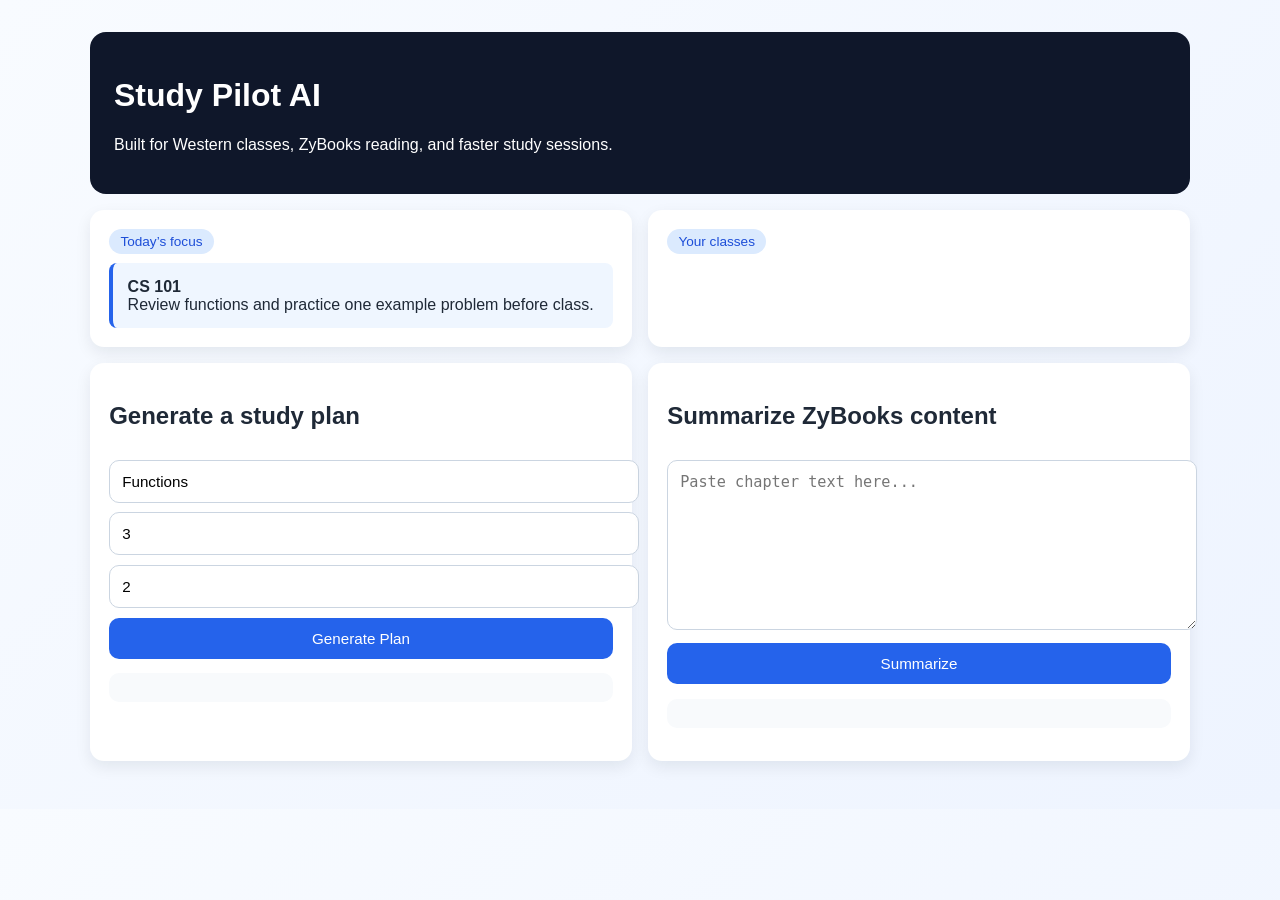
==== templates/index.html @ 686e8c97 "Add polished dashboard, course data, static assets, and launcher" ====
<!DOCTYPE html>
<html lang="en">
  <head>
    <meta charset="UTF-8" />
    <meta name="viewport" content="width=device-width, initial-scale=1.0" />
    <title>Study Pilot AI</title>
    <link rel="stylesheet" href="/static/app.css" />
  </head>
  <body>
    <div class="page">
      <div class="hero">
        <h1>Study Pilot AI</h1>
        <p>Built for Western classes, ZyBooks reading, and faster study sessions.</p>
      </div>

      <div class="grid">
        <div class="card">
          <div class="pill">Today’s focus</div>
          <div class="focus-box">
            <strong>CS 101</strong><br />Review functions and practice one example problem before class.
          </div>
        </div>

        <div class="card">
          <div class="pill">Your classes</div>
          <ul id="courseList"></ul>
        </div>
      </div>

      <div class="grid" style="margin-top: 1rem;">
        <div class="card">
          <h2>Generate a study plan</h2>
          <input id="topic" placeholder="Topic" value="Functions" />
          <input id="days" type="number" placeholder="Days" value="3" />
          <input id="hours" type="number" placeholder="Hours per day" value="2" />
          <button onclick="generatePlan()">Generate Plan</button>
          <pre id="planResult"></pre>
        </div>

        <div class="card">
          <h2>Summarize ZyBooks content</h2>
          <textarea id="zybookText" rows="8" placeholder="Paste chapter text here..."></textarea>
          <button onclick="summarizeText()">Summarize</button>
          <pre id="summaryResult"></pre>
        </div>
      </div>
    </div>

    <script>
      async function loadCourses() {
        const response = await fetch('/courses');
        const data = await response.json();
        const list = document.getElementById('courseList');
        list.innerHTML = data.courses.map(course => `<li><strong>${course.name}</strong> — ${course.topic}</li>`).join('');
      }

      async function generatePlan() {
        const topic = document.getElementById('topic').value;
        const days = Number(document.getElementById('days').value);
        const hours = Number(document.getElementById('hours').value);

        const response = await fetch('/study-plan', {
          method: 'POST',
          headers: { 'Content-Type': 'application/json' },
          body: JSON.stringify({ topic, days, hours_per_day: hours })
        });

        const data = await response.json();
        document.getElementById('planResult').textContent = JSON.stringify(data, null, 2);
      }

      loadCourses();

      async function summarizeText() {
        const text = document.getElementById('zybookText').value;
        const response = await fetch('/zybooks', {
          method: 'POST',
          headers: { 'Content-Type': 'application/json' },
          body: JSON.stringify({ text })
        });

        const data = await response.json();
        document.getElementById('summaryResult').textContent = JSON.stringify(data, null, 2);
      }
    </script>
  </body>
</html>
---- static/app.css ----
body{font-family:Arial,sans-serif;margin:0;background:linear-gradient(135deg,#f8fbff,#eef4ff);color:#1f2937}.page{max-width:1100px;margin:0 auto;padding:2rem 1rem 3rem}.hero{background:#0f172a;color:#fff;padding:1.5rem;border-radius:16px;margin-bottom:1rem}.grid{display:grid;grid-template-columns:repeat(auto-fit,minmax(280px,1fr));gap:1rem}.card{background:#fff;padding:1.2rem;border-radius:14px;box-shadow:0 6px 16px rgba(15,23,42,.08)}.pill{display:inline-block;padding:.3rem .7rem;border-radius:999px;background:#dbeafe;color:#1d4ed8;font-size:.85rem;margin-bottom:.6rem}.focus-box{background:#eff6ff;padding:.9rem;border-left:4px solid #2563eb;border-radius:8px}input,textarea,button{width:100%;padding:.75rem;margin-top:.6rem;border-radius:10px;border:1px solid #cbd5e1;font-size:.95rem}button{background:#2563eb;color:#fff;cursor:pointer;border:none}pre{white-space:pre-wrap;background:#f8fafc;padding:.9rem;border-radius:10px;font-size:.9rem}ul{padding-left:1.1rem}
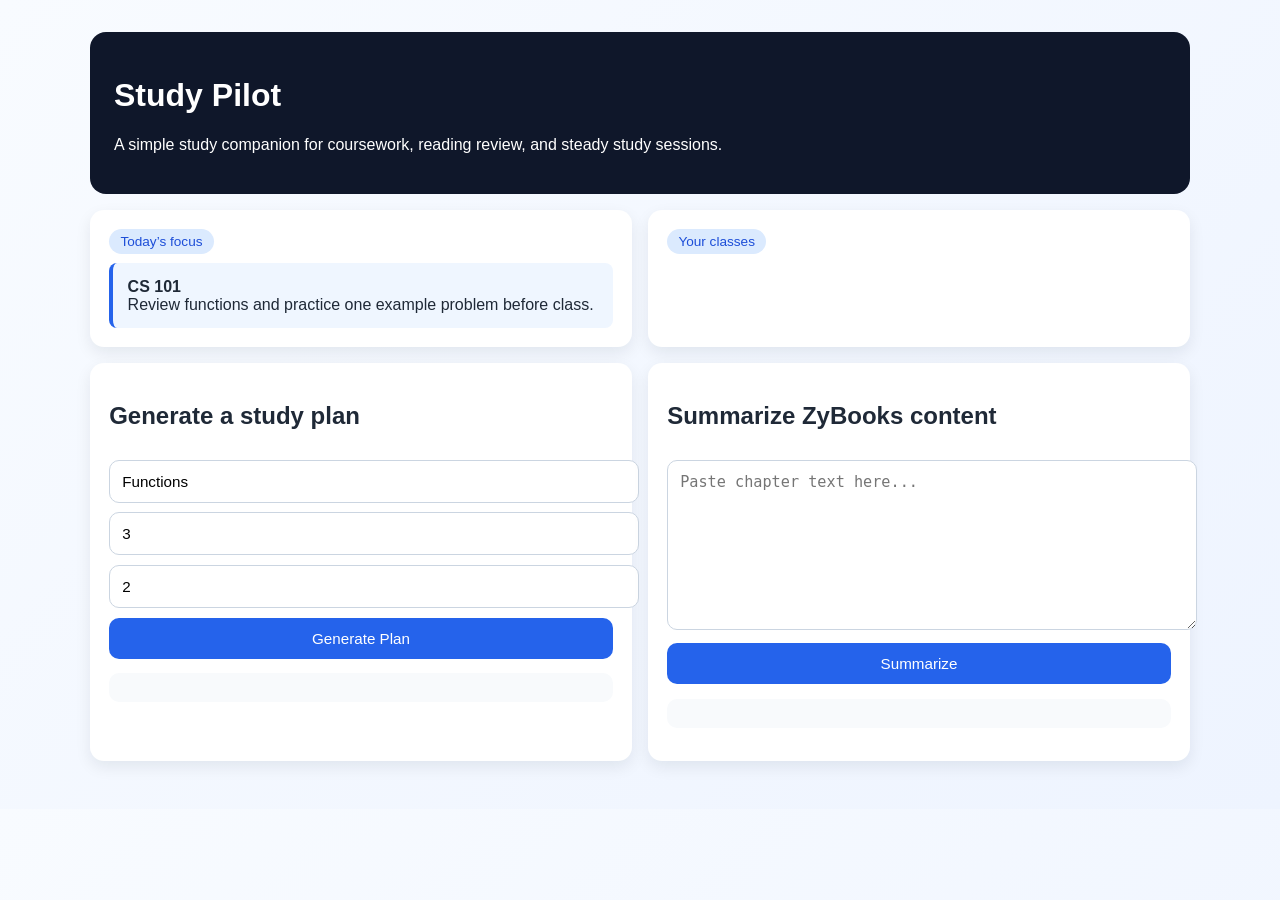
==== commit 1db7c51b: "Finalize Study Pilot branding and polish" ====
--- a/templates/index.html
+++ b/templates/index.html
@@ -3,14 +3,14 @@
   <head>
     <meta charset="UTF-8" />
     <meta name="viewport" content="width=device-width, initial-scale=1.0" />
-    <title>Study Pilot AI</title>
+    <title>Study Pilot</title>
     <link rel="stylesheet" href="/static/app.css" />
   </head>
   <body>
     <div class="page">
       <div class="hero">
-        <h1>Study Pilot AI</h1>
-        <p>Built for Western classes, ZyBooks reading, and faster study sessions.</p>
+        <h1>Study Pilot</h1>
+        <p>A simple study companion for coursework, reading review, and steady study sessions.</p>
       </div>
 
       <div class="grid">
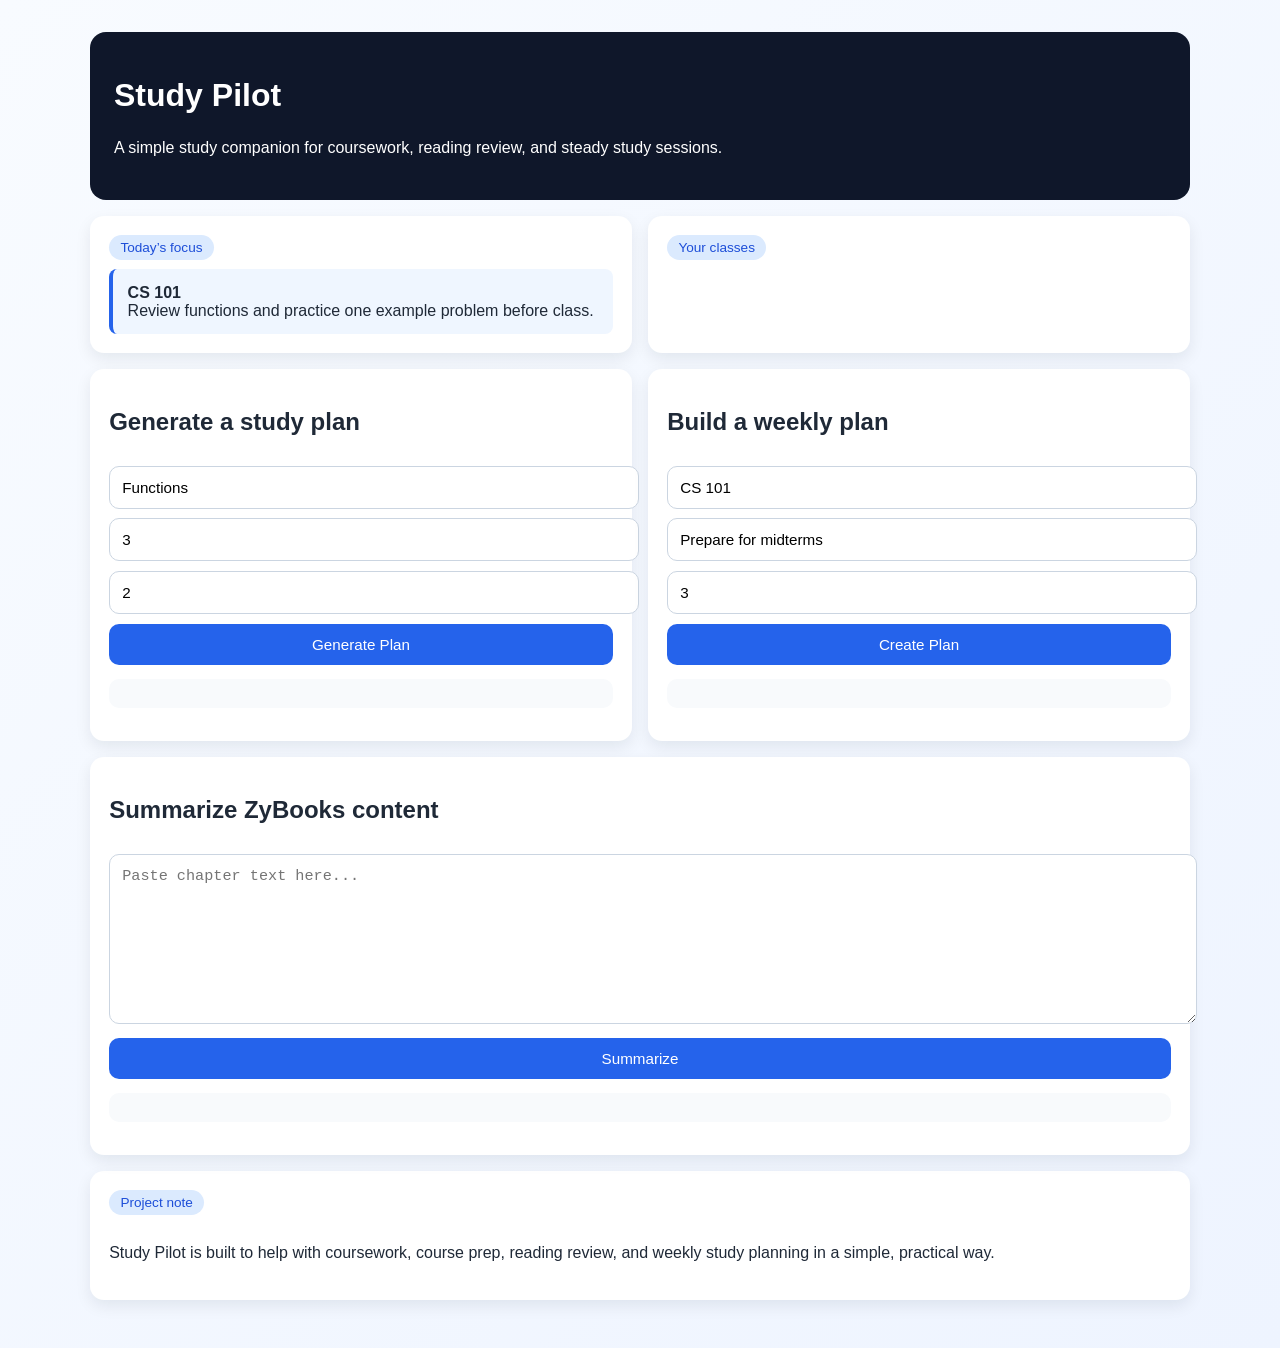
==== commit 86049357: "Finalize Study Pilot with weekly planning and polished UI" ====
--- a/templates/index.html
+++ b/templates/index.html
@@ -38,11 +38,27 @@
         </div>
 
         <div class="card">
+          <h2>Build a weekly plan</h2>
+          <input id="weeklyCourse" placeholder="Course" value="CS 101" />
+          <input id="weeklyGoal" placeholder="Goal" value="Prepare for midterms" />
+          <input id="weeklyDays" type="number" placeholder="Days" value="3" />
+          <button onclick="generateWeeklyPlan()">Create Plan</button>
+          <pre id="weeklyPlanResult"></pre>
+        </div>
+      </div>
+
+      <div class="grid" style="margin-top: 1rem;">
+        <div class="card">
           <h2>Summarize ZyBooks content</h2>
           <textarea id="zybookText" rows="8" placeholder="Paste chapter text here..."></textarea>
           <button onclick="summarizeText()">Summarize</button>
           <pre id="summaryResult"></pre>
         </div>
+      </div>
+
+      <div class="card" style="margin-top: 1rem;">
+        <div class="pill">Project note</div>
+        <p>Study Pilot is built to help with coursework, course prep, reading review, and weekly study planning in a simple, practical way.</p>
       </div>
     </div>
 
@@ -82,6 +98,21 @@
         const data = await response.json();
         document.getElementById('summaryResult').textContent = JSON.stringify(data, null, 2);
       }
+
+      async function generateWeeklyPlan() {
+        const course = document.getElementById('weeklyCourse').value;
+        const goal = document.getElementById('weeklyGoal').value;
+        const days = Number(document.getElementById('weeklyDays').value);
+
+        const response = await fetch('/weekly-plan', {
+          method: 'POST',
+          headers: { 'Content-Type': 'application/json' },
+          body: JSON.stringify({ course, goal, days })
+        });
+
+        const data = await response.json();
+        document.getElementById('weeklyPlanResult').textContent = JSON.stringify(data, null, 2);
+      }
     </script>
   </body>
 </html>
--- a/static/app.css
+++ b/static/app.css
@@ -1 +1 @@
-body{font-family:Arial,sans-serif;margin:0;background:linear-gradient(135deg,#f8fbff,#eef4ff);color:#1f2937}.page{max-width:1100px;margin:0 auto;padding:2rem 1rem 3rem}.hero{background:#0f172a;color:#fff;padding:1.5rem;border-radius:16px;margin-bottom:1rem}.grid{display:grid;grid-template-columns:repeat(auto-fit,minmax(280px,1fr));gap:1rem}.card{background:#fff;padding:1.2rem;border-radius:14px;box-shadow:0 6px 16px rgba(15,23,42,.08)}.pill{display:inline-block;padding:.3rem .7rem;border-radius:999px;background:#dbeafe;color:#1d4ed8;font-size:.85rem;margin-bottom:.6rem}.focus-box{background:#eff6ff;padding:.9rem;border-left:4px solid #2563eb;border-radius:8px}input,textarea,button{width:100%;padding:.75rem;margin-top:.6rem;border-radius:10px;border:1px solid #cbd5e1;font-size:.95rem}button{background:#2563eb;color:#fff;cursor:pointer;border:none}pre{white-space:pre-wrap;background:#f8fafc;padding:.9rem;border-radius:10px;font-size:.9rem}ul{padding-left:1.1rem}+body{font-family:Arial,sans-serif;margin:0;background:linear-gradient(135deg,#f8fbff,#eef4ff);color:#1f2937}.page{max-width:1100px;margin:0 auto;padding:2rem 1rem 3rem}.hero{background:#0f172a;color:#fff;padding:1.5rem;border-radius:16px;margin-bottom:1rem}.grid{display:grid;grid-template-columns:repeat(auto-fit,minmax(280px,1fr));gap:1rem}.card{background:#fff;padding:1.2rem;border-radius:14px;box-shadow:0 6px 16px rgba(15,23,42,.08)}.pill{display:inline-block;padding:.3rem .7rem;border-radius:999px;background:#dbeafe;color:#1d4ed8;font-size:.85rem;margin-bottom:.6rem}.focus-box{background:#eff6ff;padding:.9rem;border-left:4px solid #2563eb;border-radius:8px}input,textarea,button{width:100%;padding:.75rem;margin-top:.6rem;border-radius:10px;border:1px solid #cbd5e1;font-size:.95rem}button{background:#2563eb;color:#fff;cursor:pointer;border:none}pre{white-space:pre-wrap;background:#f8fafc;padding:.9rem;border-radius:10px;font-size:.9rem}ul{padding-left:1.1rem}p{line-height:1.5}
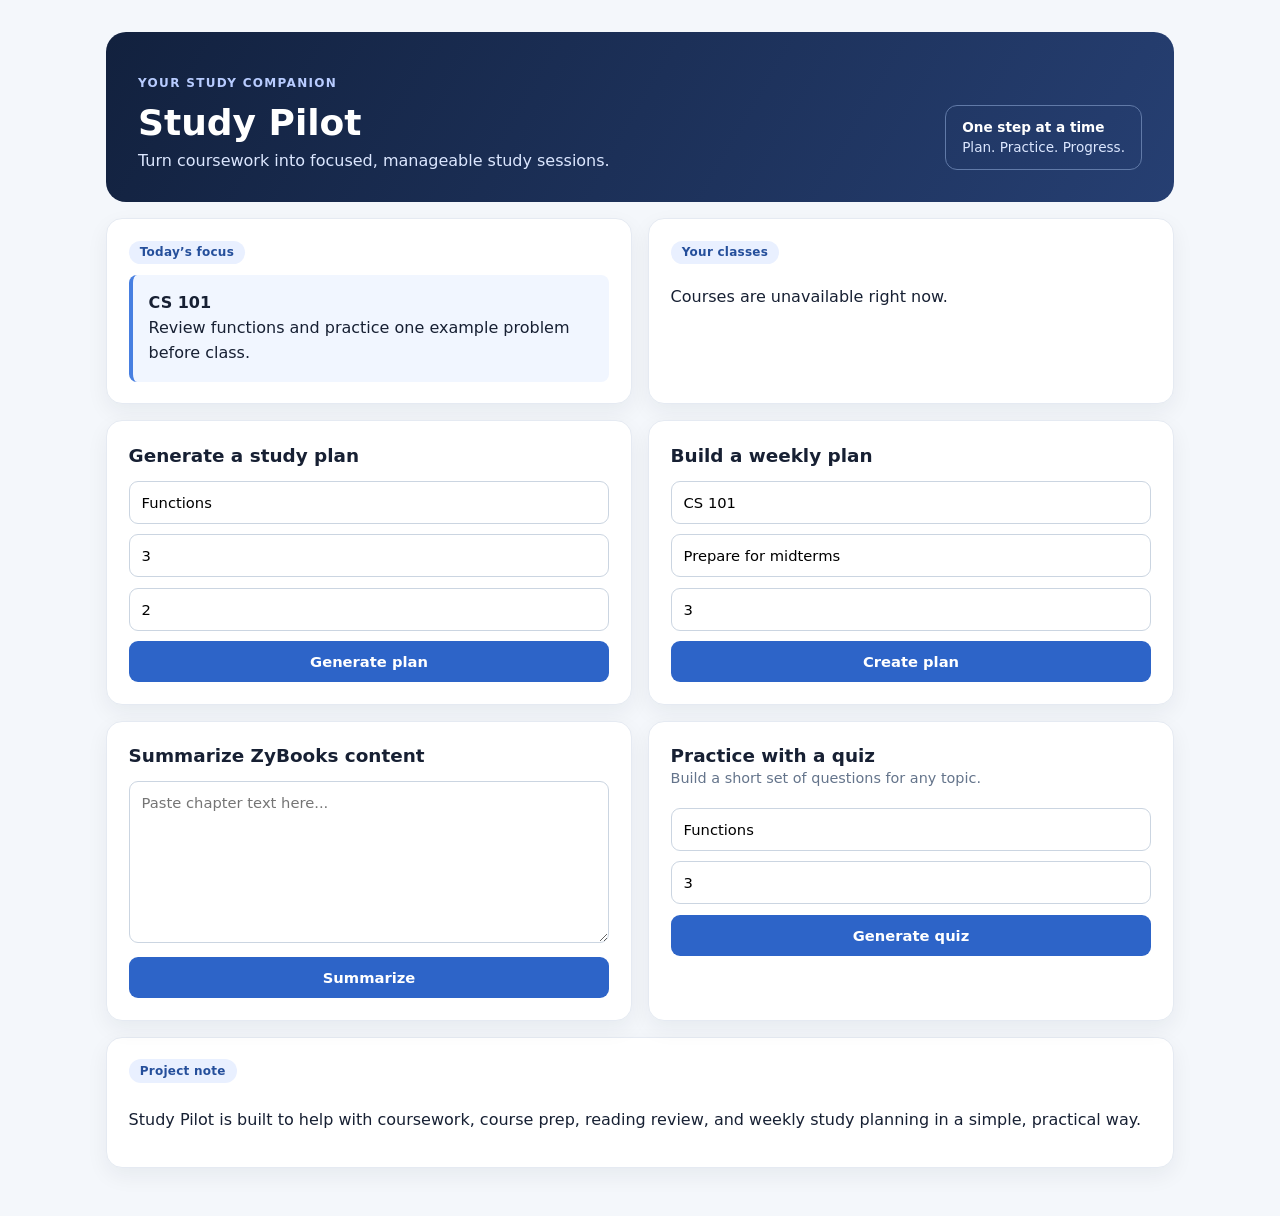
==== commit cc730387: "Improve study dashboard" ====
--- a/templates/index.html
+++ b/templates/index.html
@@ -8,15 +8,19 @@
   </head>
   <body>
     <div class="page">
-      <div class="hero">
-        <h1>Study Pilot</h1>
-        <p>A simple study companion for coursework, reading review, and steady study sessions.</p>
-      </div>
+      <header class="hero">
+        <div>
+          <p class="eyebrow">YOUR STUDY COMPANION</p>
+          <h1>Study Pilot</h1>
+          <p>Turn coursework into focused, manageable study sessions.</p>
+        </div>
+        <div class="hero-stat"><strong>One step at a time</strong><span>Plan. Practice. Progress.</span></div>
+      </header>
 
       <div class="grid">
         <div class="card">
           <div class="pill">Today’s focus</div>
-          <div class="focus-box">
+          <div class="focus-box" id="todayFocus">
             <strong>CS 101</strong><br />Review functions and practice one example problem before class.
           </div>
         </div>
@@ -33,8 +37,8 @@
           <input id="topic" placeholder="Topic" value="Functions" />
           <input id="days" type="number" placeholder="Days" value="3" />
           <input id="hours" type="number" placeholder="Hours per day" value="2" />
-          <button onclick="generatePlan()">Generate Plan</button>
-          <pre id="planResult"></pre>
+          <button onclick="generatePlan()">Generate plan</button>
+          <div class="result" id="planResult" aria-live="polite"></div>
         </div>
 
         <div class="card">
@@ -42,8 +46,8 @@
           <input id="weeklyCourse" placeholder="Course" value="CS 101" />
           <input id="weeklyGoal" placeholder="Goal" value="Prepare for midterms" />
           <input id="weeklyDays" type="number" placeholder="Days" value="3" />
-          <button onclick="generateWeeklyPlan()">Create Plan</button>
-          <pre id="weeklyPlanResult"></pre>
+          <button onclick="generateWeeklyPlan()">Create plan</button>
+          <div class="result" id="weeklyPlanResult" aria-live="polite"></div>
         </div>
       </div>
 
@@ -52,7 +56,16 @@
           <h2>Summarize ZyBooks content</h2>
           <textarea id="zybookText" rows="8" placeholder="Paste chapter text here..."></textarea>
           <button onclick="summarizeText()">Summarize</button>
-          <pre id="summaryResult"></pre>
+          <div class="result" id="summaryResult" aria-live="polite"></div>
+        </div>
+
+        <div class="card">
+          <h2>Practice with a quiz</h2>
+          <p class="card-copy">Build a short set of questions for any topic.</p>
+          <input id="quizTopic" placeholder="Topic" value="Functions" />
+          <input id="quizQuestions" type="number" min="1" max="10" placeholder="Number of questions" value="3" />
+          <button onclick="generateQuiz()">Generate quiz</button>
+          <div class="result" id="quizResult" aria-live="polite"></div>
         </div>
       </div>
 
@@ -63,11 +76,44 @@
     </div>
 
     <script>
+      function escapeHtml(value) {
+        const element = document.createElement('div');
+        element.textContent = value;
+        return element.innerHTML;
+      }
+
+      function setResult(id, content, isError = false) {
+        const element = document.getElementById(id);
+        element.className = `result ${isError ? 'error' : ''}`;
+        element.innerHTML = content;
+      }
+
+      async function request(url, body) {
+        const response = await fetch(url, {
+          method: 'POST',
+          headers: { 'Content-Type': 'application/json' },
+          body: JSON.stringify(body)
+        });
+        const data = await response.json();
+        if (!response.ok) {
+          throw new Error(data.detail?.[0]?.msg || 'Something went wrong. Please check your inputs and try again.');
+        }
+        return data;
+      }
+
       async function loadCourses() {
-        const response = await fetch('/courses');
-        const data = await response.json();
-        const list = document.getElementById('courseList');
-        list.innerHTML = data.courses.map(course => `<li><strong>${course.name}</strong> — ${course.topic}</li>`).join('');
+        try {
+          const response = await fetch('/courses');
+          const data = await response.json();
+          const list = document.getElementById('courseList');
+          list.innerHTML = data.courses.map(course => `<li><strong>${escapeHtml(course.name)}</strong><span>${escapeHtml(course.topic)}</span></li>`).join('');
+          const firstCourse = data.courses[0];
+          if (firstCourse) {
+            document.getElementById('todayFocus').innerHTML = `<strong>${escapeHtml(firstCourse.name)}</strong><br />${escapeHtml(firstCourse.focus)}`;
+          }
+        } catch (error) {
+          document.getElementById('courseList').innerHTML = '<li>Courses are unavailable right now.</li>';
+        }
       }
 
       async function generatePlan() {
@@ -75,28 +121,24 @@
         const days = Number(document.getElementById('days').value);
         const hours = Number(document.getElementById('hours').value);
 
-        const response = await fetch('/study-plan', {
-          method: 'POST',
-          headers: { 'Content-Type': 'application/json' },
-          body: JSON.stringify({ topic, days, hours_per_day: hours })
-        });
-
-        const data = await response.json();
-        document.getElementById('planResult').textContent = JSON.stringify(data, null, 2);
+        try {
+          const data = await request('/study-plan', { topic, days, hours_per_day: hours });
+          setResult('planResult', `<h3>${escapeHtml(data.topic)} <span>· ${data.hours_per_day} hr/day</span></h3><ol>${data.days.map(day => `<li><strong>${escapeHtml(day.title)}: ${escapeHtml(day.focus)}</strong><span>${escapeHtml(day.goal)}</span></li>`).join('')}</ol>`);
+        } catch (error) {
+          setResult('planResult', escapeHtml(error.message), true);
+        }
       }
 
       loadCourses();
 
       async function summarizeText() {
         const text = document.getElementById('zybookText').value;
-        const response = await fetch('/zybooks', {
-          method: 'POST',
-          headers: { 'Content-Type': 'application/json' },
-          body: JSON.stringify({ text })
-        });
-
-        const data = await response.json();
-        document.getElementById('summaryResult').textContent = JSON.stringify(data, null, 2);
+        try {
+          const data = await request('/zybooks', { text });
+          setResult('summaryResult', `<h3>Summary</h3><p>${escapeHtml(data.summary).replaceAll('\n', '<br />')}</p><h3>Key concepts</h3><ul>${data.key_concepts.map(concept => `<li>${escapeHtml(concept)}</li>`).join('')}</ul>`);
+        } catch (error) {
+          setResult('summaryResult', escapeHtml(error.message), true);
+        }
       }
 
       async function generateWeeklyPlan() {
@@ -104,14 +146,23 @@
         const goal = document.getElementById('weeklyGoal').value;
         const days = Number(document.getElementById('weeklyDays').value);
 
-        const response = await fetch('/weekly-plan', {
-          method: 'POST',
-          headers: { 'Content-Type': 'application/json' },
-          body: JSON.stringify({ course, goal, days })
-        });
+        try {
+          const data = await request('/weekly-plan', { course, goal, days });
+          setResult('weeklyPlanResult', `<h3>${escapeHtml(data.course)}</h3><ol>${data.schedule.map(item => `<li><strong>${escapeHtml(item.day)}</strong><span>${escapeHtml(item.task)}</span></li>`).join('')}</ol>`);
+        } catch (error) {
+          setResult('weeklyPlanResult', escapeHtml(error.message), true);
+        }
+      }
 
-        const data = await response.json();
-        document.getElementById('weeklyPlanResult').textContent = JSON.stringify(data, null, 2);
+      async function generateQuiz() {
+        const topic = document.getElementById('quizTopic').value;
+        const questions = Number(document.getElementById('quizQuestions').value);
+        try {
+          const data = await request('/quiz', { topic, questions });
+          setResult('quizResult', `<h3>${escapeHtml(data.topic)} quiz</h3>${data.questions.map((question, index) => `<details><summary>${index + 1}. ${escapeHtml(question.question)}</summary><p><strong>Answer:</strong> ${escapeHtml(question.answer)}</p></details>`).join('')}`);
+        } catch (error) {
+          setResult('quizResult', escapeHtml(error.message), true);
+        }
       }
     </script>
   </body>
--- a/static/app.css
+++ b/static/app.css
@@ -1 +1 @@
-body{font-family:Arial,sans-serif;margin:0;background:linear-gradient(135deg,#f8fbff,#eef4ff);color:#1f2937}.page{max-width:1100px;margin:0 auto;padding:2rem 1rem 3rem}.hero{background:#0f172a;color:#fff;padding:1.5rem;border-radius:16px;margin-bottom:1rem}.grid{display:grid;grid-template-columns:repeat(auto-fit,minmax(280px,1fr));gap:1rem}.card{background:#fff;padding:1.2rem;border-radius:14px;box-shadow:0 6px 16px rgba(15,23,42,.08)}.pill{display:inline-block;padding:.3rem .7rem;border-radius:999px;background:#dbeafe;color:#1d4ed8;font-size:.85rem;margin-bottom:.6rem}.focus-box{background:#eff6ff;padding:.9rem;border-left:4px solid #2563eb;border-radius:8px}input,textarea,button{width:100%;padding:.75rem;margin-top:.6rem;border-radius:10px;border:1px solid #cbd5e1;font-size:.95rem}button{background:#2563eb;color:#fff;cursor:pointer;border:none}pre{white-space:pre-wrap;background:#f8fafc;padding:.9rem;border-radius:10px;font-size:.9rem}ul{padding-left:1.1rem}p{line-height:1.5}+*{box-sizing:border-box}body{font-family:Inter,ui-sans-serif,system-ui,-apple-system,BlinkMacSystemFont,"Segoe UI",sans-serif;margin:0;background:#f4f7fb;color:#172033}.page{max-width:1100px;margin:0 auto;padding:2rem 1rem 3rem}.hero{display:flex;align-items:end;justify-content:space-between;gap:1rem;background:linear-gradient(120deg,#12213e,#263f72);color:#fff;padding:2rem;border-radius:20px;margin-bottom:1rem}.eyebrow{margin:0 0:.45rem;color:#b8ccff;font-size:.75rem;font-weight:700;letter-spacing:.11em}.hero h1{margin:0;font-size:2.25rem}.hero p:not(.eyebrow){margin:.5rem 0 0;color:#dce7ff}.hero-stat{display:grid;gap:.25rem;padding:.85rem 1rem;border:1px solid #617aa8;border-radius:12px;font-size:.85rem}.hero-stat span{color:#dce7ff}.grid{display:grid;grid-template-columns:repeat(auto-fit,minmax(280px,1fr));gap:1rem}.card{background:#fff;padding:1.35rem;border:1px solid #e5eaf2;border-radius:16px;box-shadow:0 8px 22px rgba(23,32,51,.06)}h2{margin:.1rem 0 .3rem;font-size:1.15rem}.card-copy{margin:.2rem 0 .7rem;color:#64748b;font-size:.9rem}.pill{display:inline-block;padding:.3rem .7rem;border-radius:999px;background:#e9f0ff;color:#254f9b;font-size:.75rem;font-weight:700;letter-spacing:.02em;margin-bottom:.7rem}.focus-box{background:#f1f6ff;padding:1rem;border-left:4px solid #477fe1;border-radius:8px;line-height:1.55}input,textarea,button{width:100%;padding:.75rem;margin-top:.65rem;border-radius:9px;border:1px solid #cbd5e1;font:inherit;font-size:.92rem}textarea{resize:vertical}input:focus,textarea:focus{outline:3px solid #d9e6ff;border-color:#477fe1}button{background:#2d64c8;color:#fff;cursor:pointer;border:none;font-weight:700;transition:background .15s,transform .15s}button:hover{background:#2355ae;transform:translateY(-1px)}ul,ol{padding-left:1.25rem}#courseList{list-style:none;padding:0;margin:.1rem 0}#courseList li{display:flex;justify-content:space-between;gap:.75rem;padding:.65rem 0;border-bottom:1px solid #edf0f5}#courseList li:last-child{border:0}#courseList span,.result li span{display:block;color:#64748b;font-size:.88rem}.result{margin-top:1rem;font-size:.92rem}.result:empty{display:none}.result h3{margin:0 0:.55rem;font-size:1rem}.result h3 span{font-weight:400;color:#64748b}.result p{line-height:1.55}.result li{margin:.45rem 0}.result.error{background:#fff1f2;color:#a51d36;padding:.8rem;border-radius:8px}.result details{padding:.65rem 0;border-bottom:1px solid #edf0f5}.result details:last-child{border:0}.result summary{cursor:pointer;font-weight:600}.result details p{margin:.55rem 0 0;padding-left:.2rem}@media(max-width:600px){.page{padding:1rem .75rem 2rem}.hero{align-items:start;flex-direction:column;padding:1.5rem}.hero h1{font-size:1.85rem}.hero-stat{width:100%}}
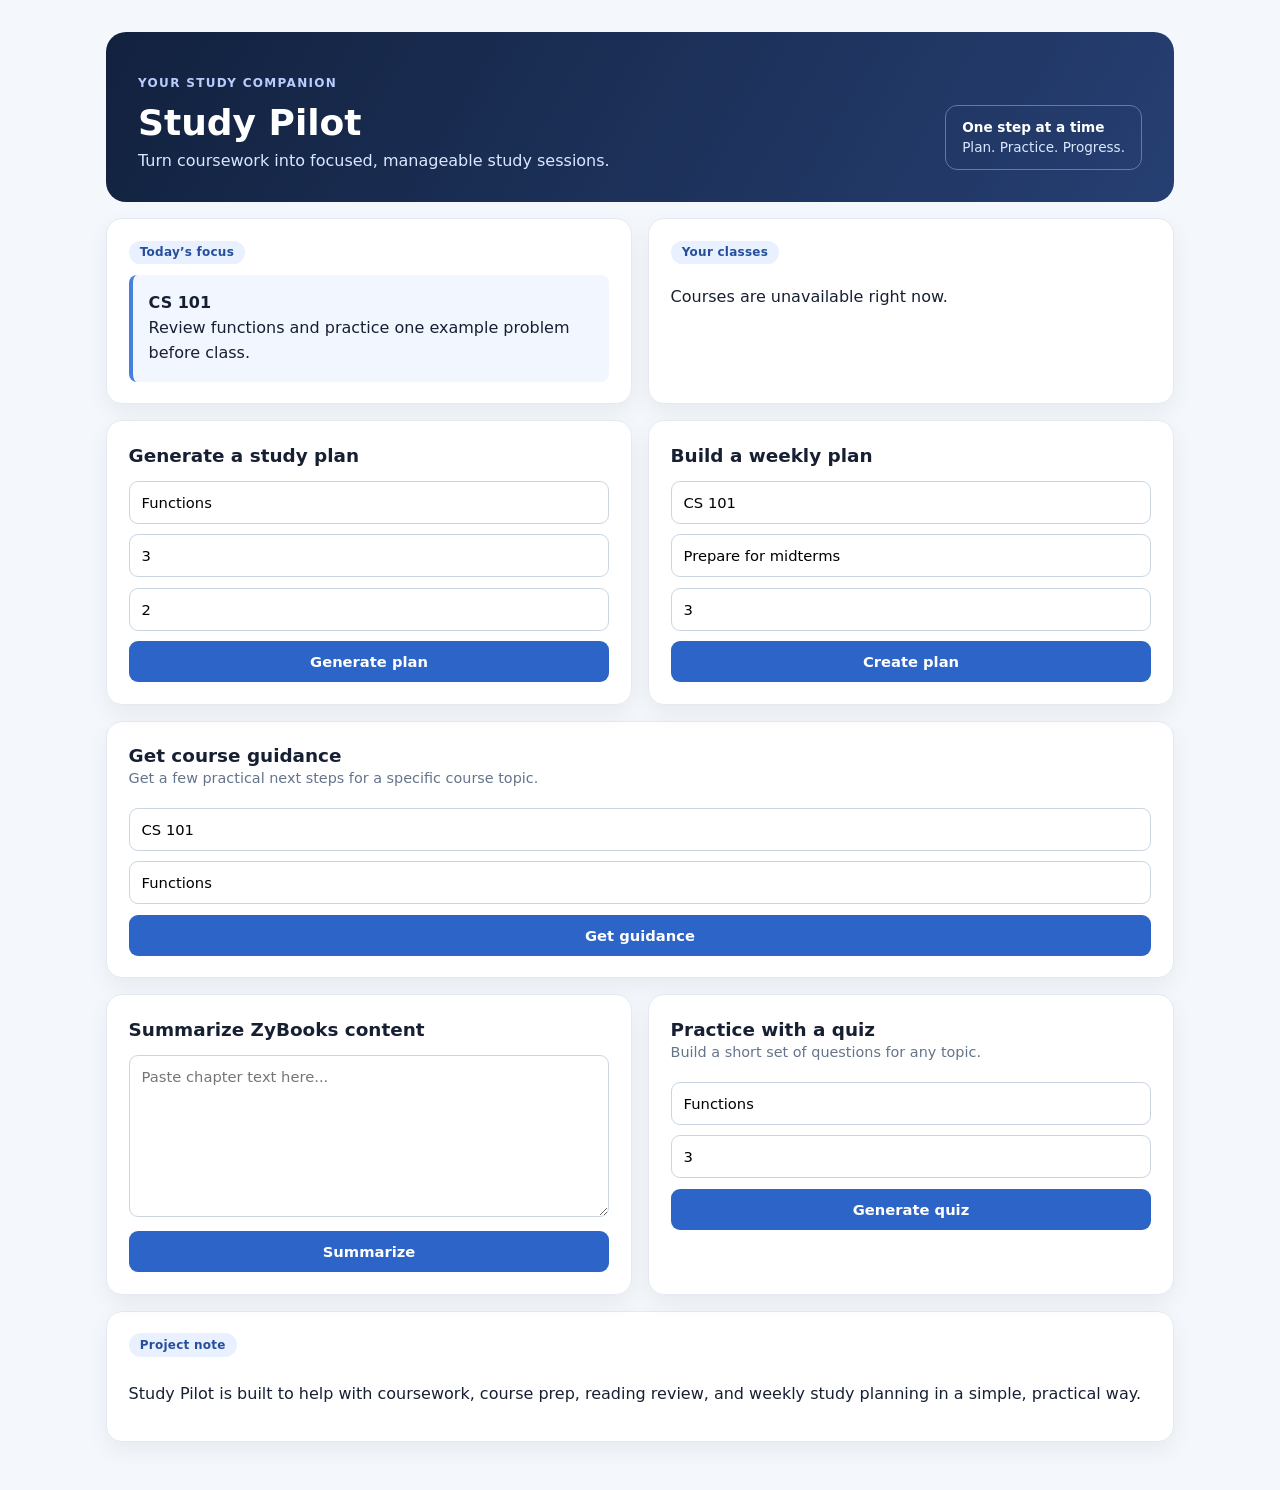
==== commit 9d87ce82: "Improve study dashboard" ====
--- a/templates/index.html
+++ b/templates/index.html
@@ -49,6 +49,15 @@
           <button onclick="generateWeeklyPlan()">Create plan</button>
           <div class="result" id="weeklyPlanResult" aria-live="polite"></div>
         </div>
+      </div>
+
+      <div class="card" style="margin-top: 1rem;">
+        <h2>Get course guidance</h2>
+        <p class="card-copy">Get a few practical next steps for a specific course topic.</p>
+        <input id="guidanceCourse" placeholder="Course" value="CS 101" />
+        <input id="guidanceTopic" placeholder="Topic" value="Functions" />
+        <button onclick="generateCourseGuidance()">Get guidance</button>
+        <div class="result" id="guidanceResult" aria-live="polite"></div>
       </div>
 
       <div class="grid" style="margin-top: 1rem;">
@@ -154,6 +163,17 @@
         }
       }
 
+      async function generateCourseGuidance() {
+        const course = document.getElementById('guidanceCourse').value;
+        const topic = document.getElementById('guidanceTopic').value;
+        try {
+          const data = await request('/course-guidance', { course, topic });
+          setResult('guidanceResult', `<h3>${escapeHtml(data.course)} · ${escapeHtml(data.topic)}</h3><ul>${data.study_tips.map(tip => `<li>${escapeHtml(tip)}</li>`).join('')}</ul>`);
+        } catch (error) {
+          setResult('guidanceResult', escapeHtml(error.message), true);
+        }
+      }
+
       async function generateQuiz() {
         const topic = document.getElementById('quizTopic').value;
         const questions = Number(document.getElementById('quizQuestions').value);
